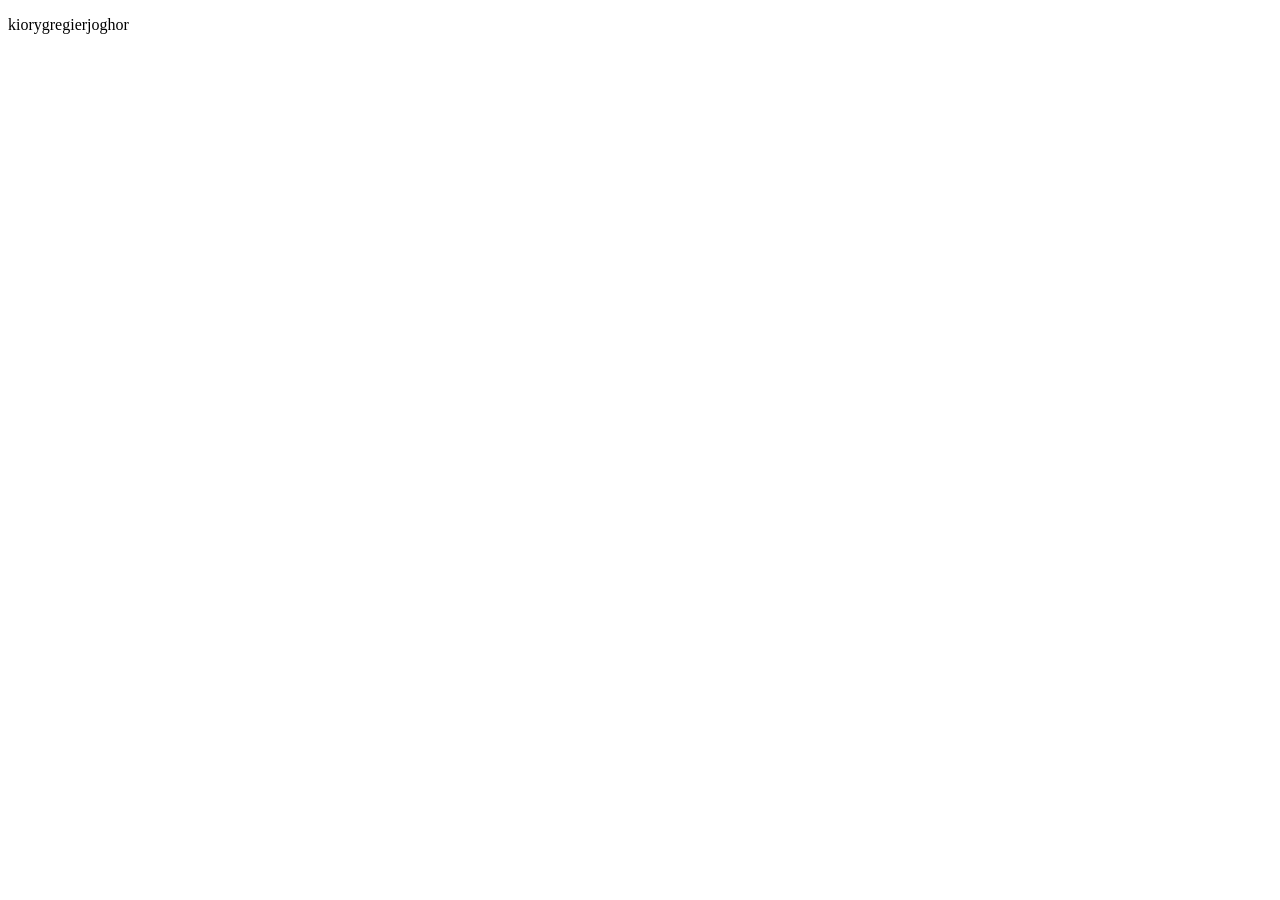
==== pages/index.html @ 2c551cc2 "project" ====
<!DOCTYPE html>
<html lang="en">
<head>
    <meta charset="UTF-8">
    <meta name="viewport" content="width=device-width, initial-scale=1.0">
    <title>Document</title>
</head>
<body>
    <p>kiorygregierjoghor</p>
</body>
</html>
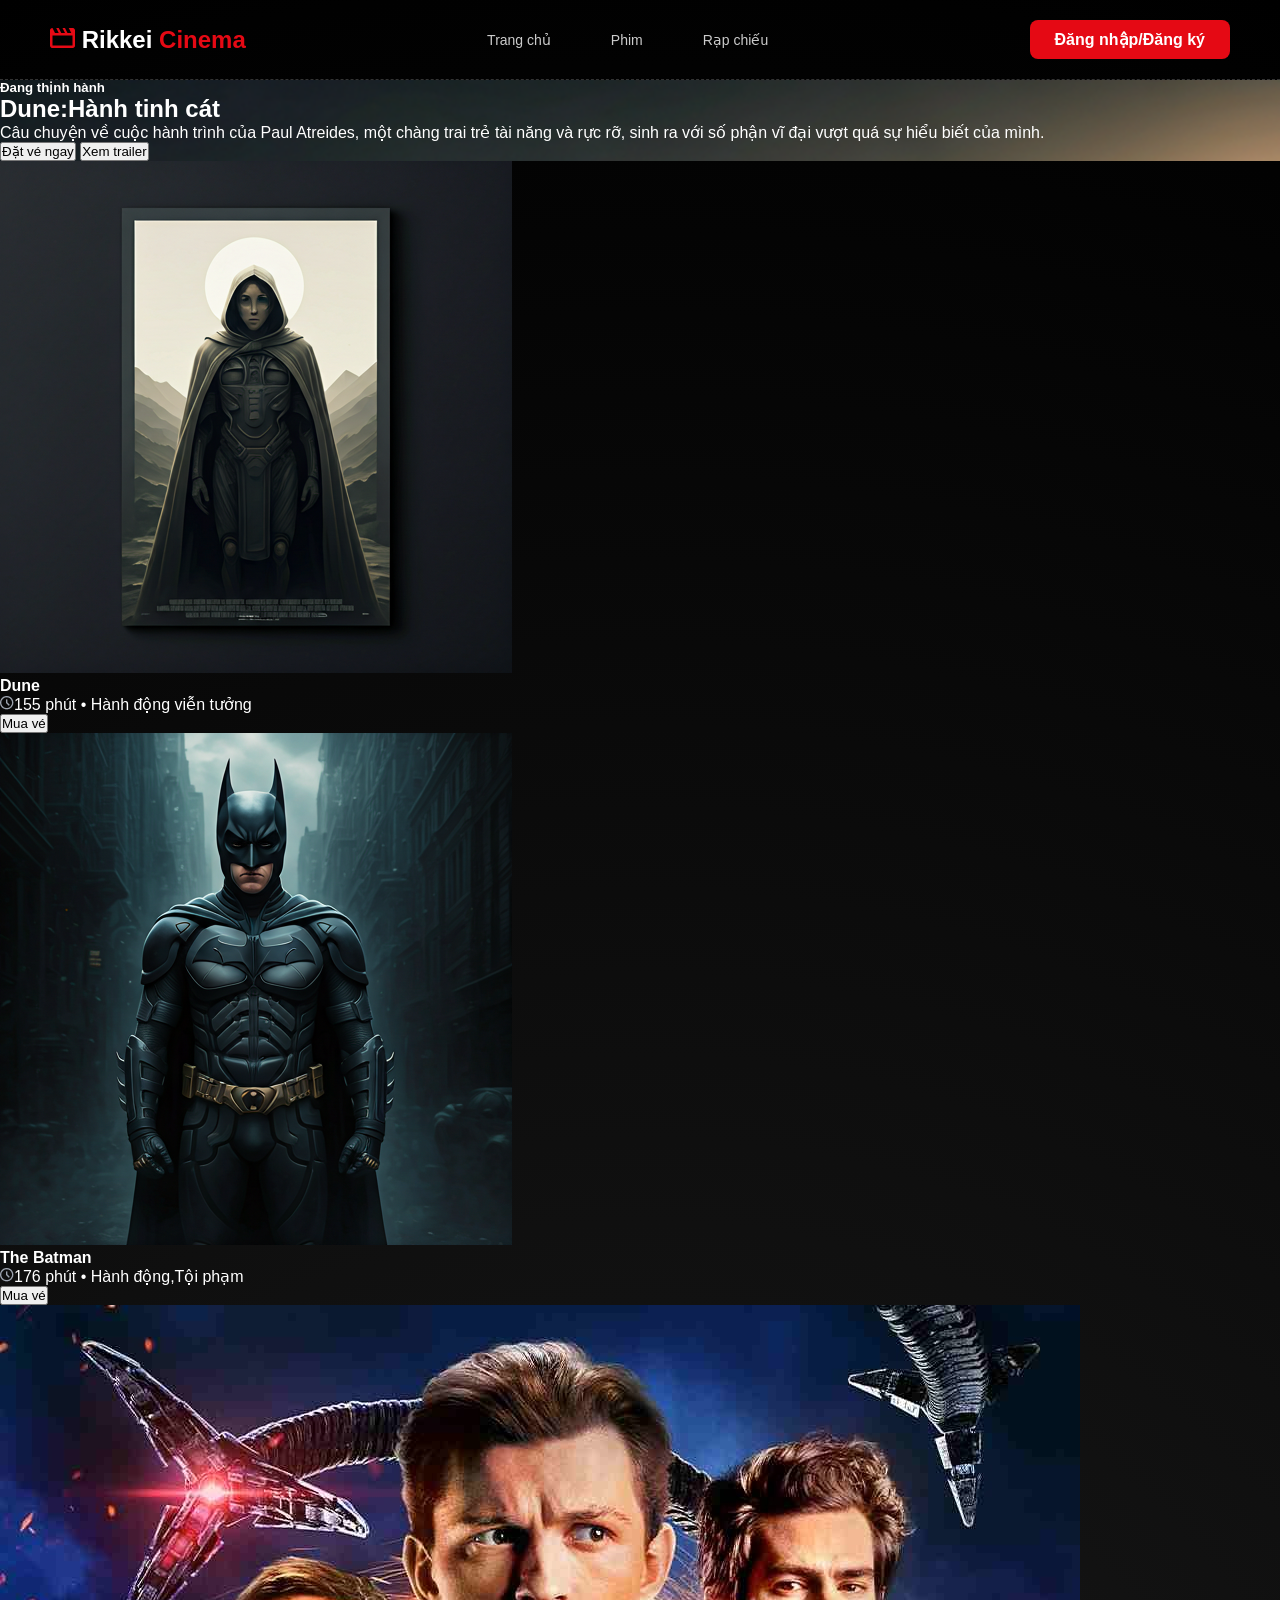
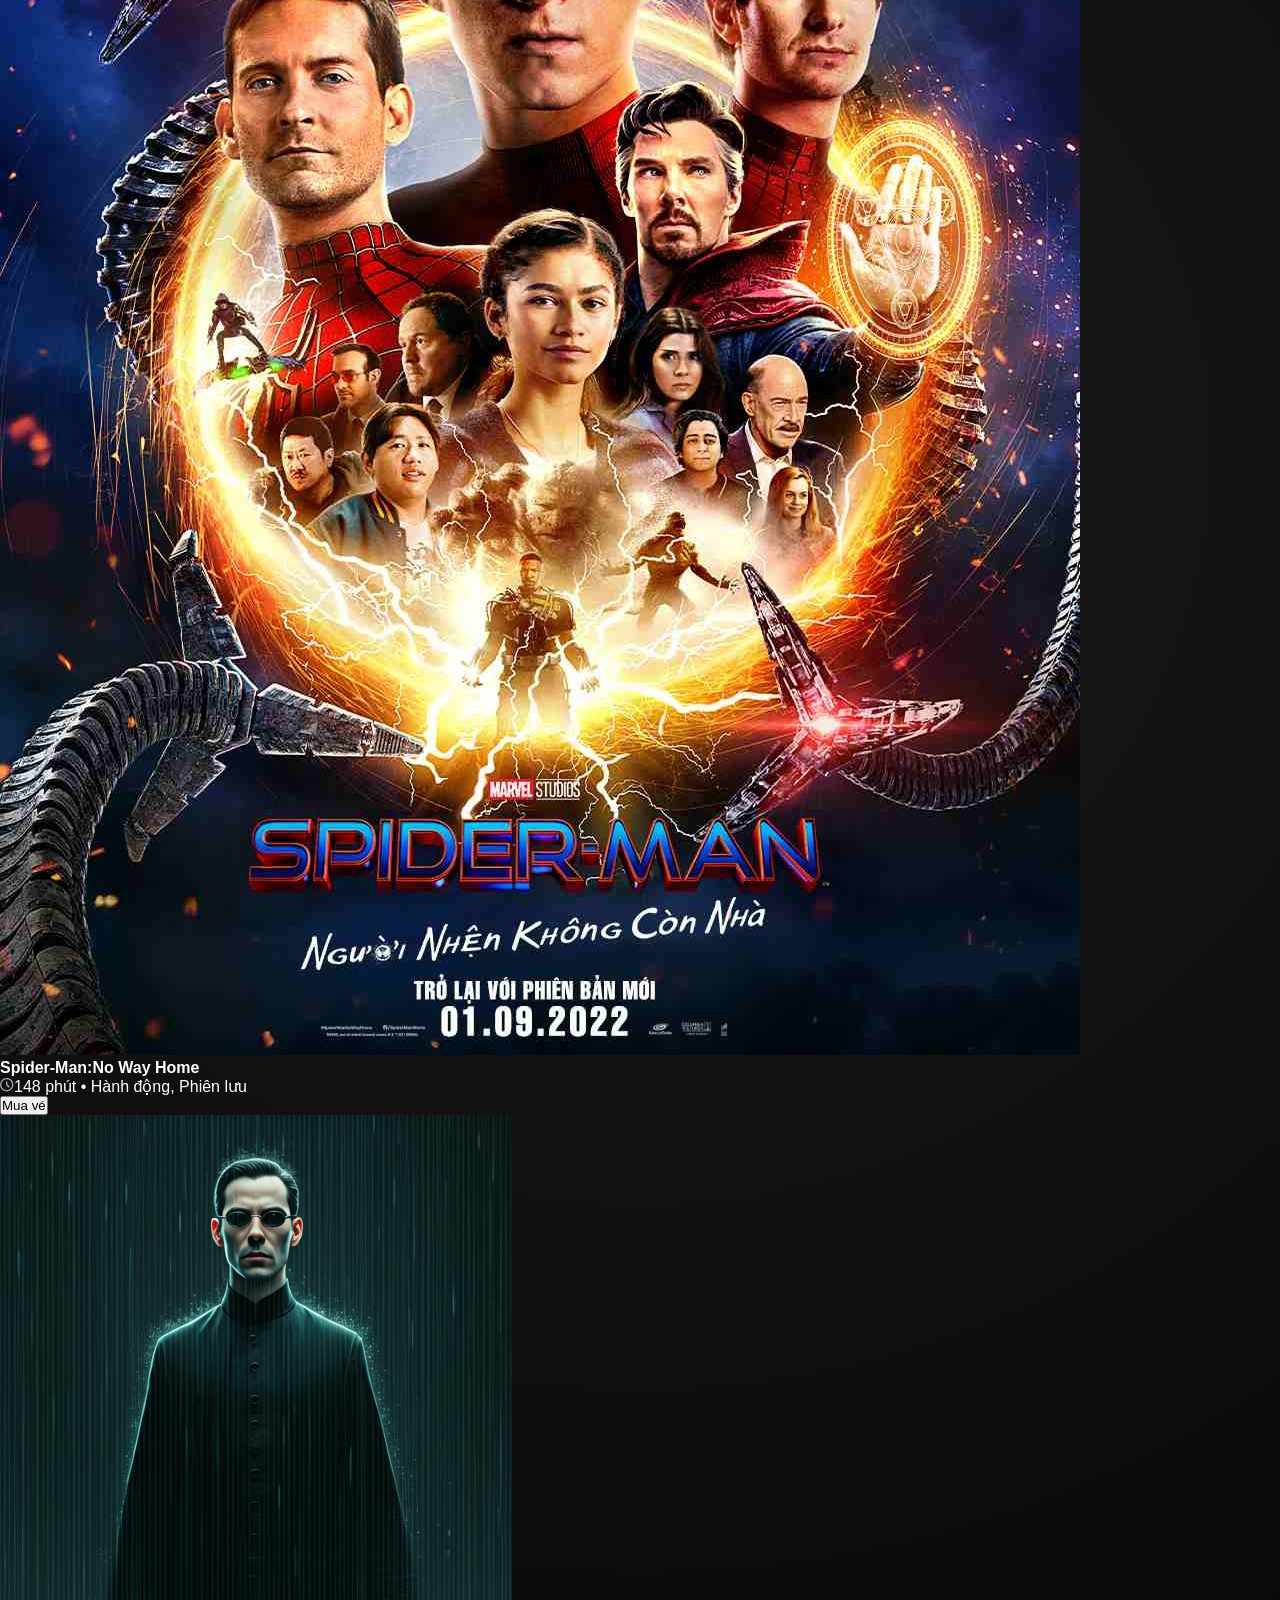
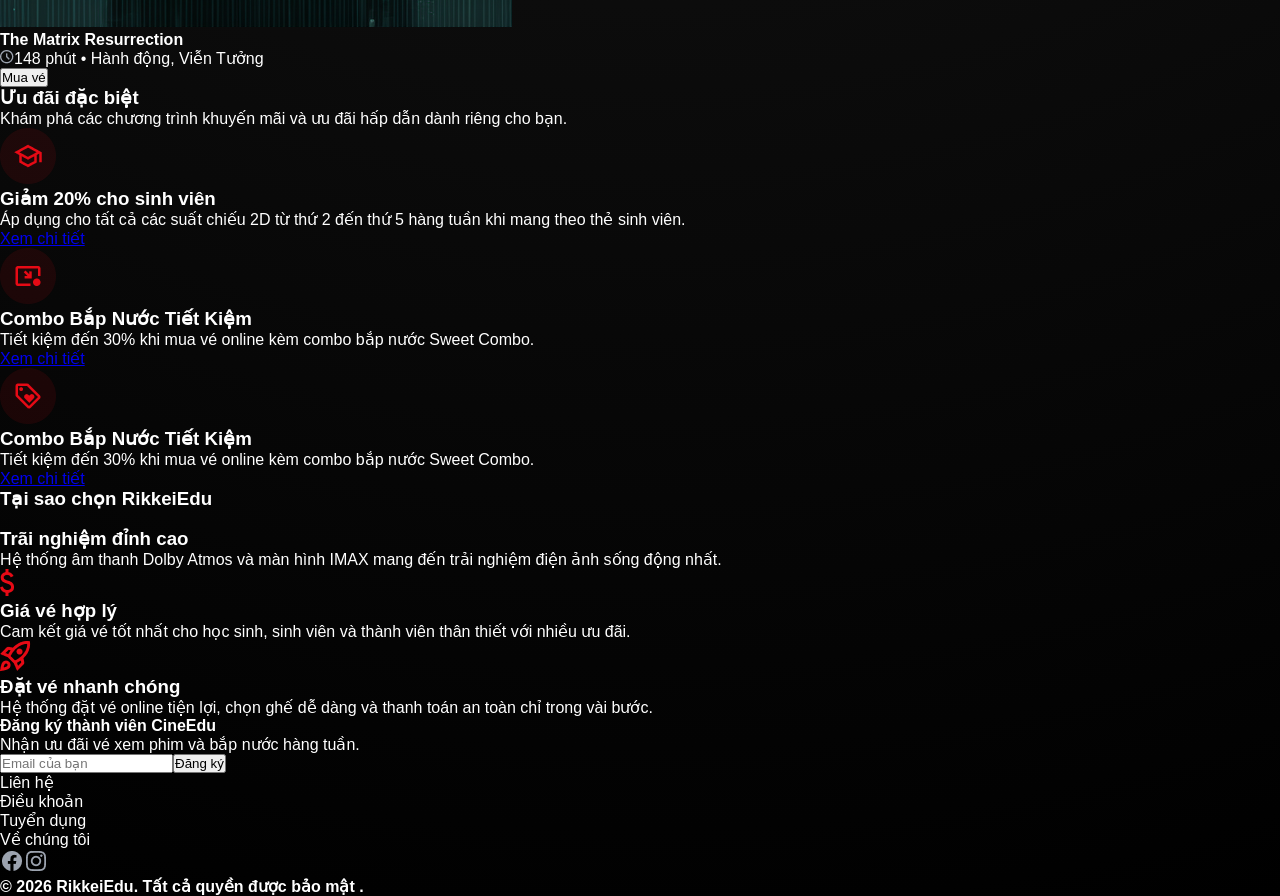
==== commit a8c888e1: "update project the first" ====
--- a/pages/index.html
+++ b/pages/index.html
@@ -1,11 +1,144 @@
-<!DOCTYPE html>
+<!doctype html>
 <html lang="en">
-<head>
-    <meta charset="UTF-8">
-    <meta name="viewport" content="width=device-width, initial-scale=1.0">
+  <head>
+    <meta charset="UTF-8" />
+    <meta name="viewport" content="width=device-width, initial-scale=1.0" />
     <title>Document</title>
-</head>
-<body>
-    <p>kiorygregierjoghor</p>
-</body>
-</html>+    <link rel="stylesheet" href="/css/index.css">
+  </head>
+  <body>
+    <header class="navbar">
+      <div class="logo">
+        <img src="/assets/icons/Icon.png" alt="" />
+        <span class="logo-rikkei">Rikkei</span>
+        <span class="logo-cinema">Cinema</span>
+      </div>
+      <nav class="nav-links">
+        <a href="#">Trang chủ</a>
+        <a href="#">Phim</a>
+        <a href="#">Rạp chiếu</a>
+      </nav>
+      <a class="btn-login-nav" href="login.html">Đăng nhập/Đăng ký</a>
+    </header>
+    <section class="section">
+      <div class="container">
+        <h5>Đang thịnh hành</h5>
+        <h2>Dune:Hành tinh cát</h2>
+        <p>
+          Câu chuyện về cuộc hành trình của Paul Atreides, một chàng trai trẻ
+          tài năng và rực rỡ, sinh ra với số phận vĩ đại vượt quá sự hiểu biết
+          của mình.
+        </p>
+        <button class="ticket-button">Đặt vé ngay</button>
+        <button class="trailer">Xem trailer</button>
+      </div>
+    </section>
+    <section class="film-book">
+      <h3></h3>
+      <div>
+        <img src="/assets/images/86ba20688d955f67aa48767f451d79cbb05decdc.png" alt="" />
+        <h4>Dune</h4>
+        <p><img src="/assets/icons/Container.png" alt="">155 phút • Hành động viễn tưởng</p>
+        <button type="submit">Mua vé</button>
+      </div>
+      <div>
+        <img src="/assets/images/9eae6d927b0375800da890144507d0fe1addf2aa.png" alt="" />
+        <h4>The Batman</h4>
+        <p><img src="/assets/icons/Container.png" alt="">176 phút • Hành động,Tội phạm</p>
+        <button type="submit">Mua vé</button>
+      </div>
+      <div>
+        <img src="/assets/images/c7b3f05fd10ace6aefdf6b27cec281e06592df34.jpg" alt="" />
+        <h4>Spider-Man:No Way Home</h4>
+        <p><img src="/assets/icons/Container.png" alt="">148 phút • Hành động, Phiên lưu</p>
+        <button type="submit">Mua vé</button>
+      </div>
+      <div>
+        <img src="/assets/images/370afe8fe83f3ec8dfc0a9c4553800424dcac7a6.png" alt="" />
+        <h4>The Matrix Resurrection</h4>
+        <p><img src="/assets/icons/Container.png" alt="">148 phút • Hành động, Viễn Tưởng</p>
+        <button type="submit">Mua vé</button>
+      </div>
+    </section>
+    <section class="special-order">
+      <h3>Ưu đãi đặc biệt</h3>
+      <p>
+        Khám phá các chương trình khuyến mãi và ưu đãi hấp dẫn dành riêng cho
+        bạn.
+      </p>
+      <div>
+        <div>
+          <img src="/assets/icons/Overlay (1).png" alt="" />
+          <h3>Giảm 20% cho sinh viên</h3>
+          <p>
+            Áp dụng cho tất cả các suất chiếu 2D từ thứ 2 đến thứ 5 hàng tuần
+            khi mang theo thẻ sinh viên.
+          </p>
+          <a href="#">Xem chi tiết</a>
+        </div>
+        <div>
+          <img src="/assets/icons/Overlay (2).png" alt="" />
+          <h3>Combo Bắp Nước Tiết Kiệm</h3>
+          <p>
+            Tiết kiệm đến 30% khi mua vé online kèm combo bắp nước Sweet Combo.
+          </p>
+          <a href="#">Xem chi tiết</a>
+        </div>
+        <div>
+          <img src="/assets/icons/Overlay (3).png" alt="" />
+          <h3>Combo Bắp Nước Tiết Kiệm</h3>
+          <p>
+            Tiết kiệm đến 30% khi mua vé online kèm combo bắp nước Sweet Combo.
+          </p>
+          <a href="#">Xem chi tiết</a>
+        </div>
+      </div>
+    </section>
+    <section class="special-order">
+      <h3>Tại sao chọn RikkeiEdu</h3>
+      <div>
+        <div>
+          <img src="/assets/icons/Icon (1).png\" alt="" />
+          <h3>Trãi nghiệm đỉnh cao</h3>
+          <p>
+            Hệ thống âm thanh Dolby Atmos và màn hình IMAX mang đến trải nghiệm
+            điện ảnh sống động nhất.
+          </p>
+        </div>
+        <div>
+          <img src="/assets/icons/Icon (2).png" alt="" />
+          <h3>Giá vé hợp lý</h3>
+          <p>
+            Cam kết giá vé tốt nhất cho học sinh, sinh viên và thành viên thân
+            thiết với nhiều ưu đãi.
+          </p>
+        </div>
+        <div>
+          <img src="/assets/icons/Icon (3).png" alt="" />
+          <h3>Đặt vé nhanh chóng</h3>
+          <p>
+            Hệ thống đặt vé online tiện lợi, chọn ghế dễ dàng và thanh toán an
+            toàn chỉ trong vài bước.
+          </p>
+        </div>
+      </div>
+    </section>
+    <section>
+      <div>
+        <h4>Đăng ký thành viên CineEdu</h4>
+        <p>Nhận ưu đãi vé xem phim và bắp nước hàng tuần.</p>
+        <input type="email" placeholder="Email của bạn" /><button type="submit">
+          Đăng ký
+        </button>
+      </div>
+    </section>
+    <footer class = "footer">
+        <div>
+            <p>Liên hệ</p><p>Điều khoản</p><p>Tuyển dụng</p><p>Về chúng tôi</p><img src="/assets/icons/Link.png" alt=""><img src="/assets/icons/Link (1).png" alt="">
+        </div>
+        <div>
+            <h4>© 2026 RikkeiEdu. Tất cả quyền được bảo mật .</h4>
+        </div>
+    </footer>
+  </body>
+</html>
--- a/css/index.css
+++ b/css/index.css
@@ -0,0 +1,69 @@
+* {
+  margin: 0;
+  padding: 0;
+  box-sizing: border-box;
+  font-family: "Segoe UI", "Segoe UI", Tahoma, Geneva, Verdana, sans-serif;
+}
+body {
+  background-color: #0f0f0f;
+  background-image: radial-gradient(circle, #1a1a1a 0%, #000000 100%);
+  color: white;
+  min-height: 100vh;
+  margin: 0;
+}
+.navbar {
+  display: flex;
+  align-items: center;
+  padding: 20px 50px;
+  border-bottom: 1px dashed #333;
+}
+
+.logo {
+  font-size: 24px;
+  font-weight: bold;
+}
+
+.logo-rikkei {
+  color: white;
+}
+
+.logo-cinema {
+  color: #e50914;
+}
+
+.nav-links {
+  display: flex;
+  margin: 0 auto;
+  gap:30px;
+}
+.nav-links a {
+  color: #ccc;
+  text-decoration: none;
+  margin: 0 15px;
+  font-size: 14px;
+  transition: 0.3s;
+}
+
+.nav-links a:hover {
+  color: white;
+}
+
+.btn-login-nav {
+  background-color: #e50914;
+  color: white;
+  border: none;
+  padding: 10px 25px;
+  border-radius: 8px;
+  font-weight: bold;
+  cursor: pointer;
+  margin-left: 20px;
+  transition: 0.3s;
+  text-decoration: none;
+}
+.section {
+    width:100%;
+    background-image: url(/assets/images/85e195bab6c3c3771843f13728ac496b45fd2ad5.png);
+    background-size: cover;
+    
+}
+
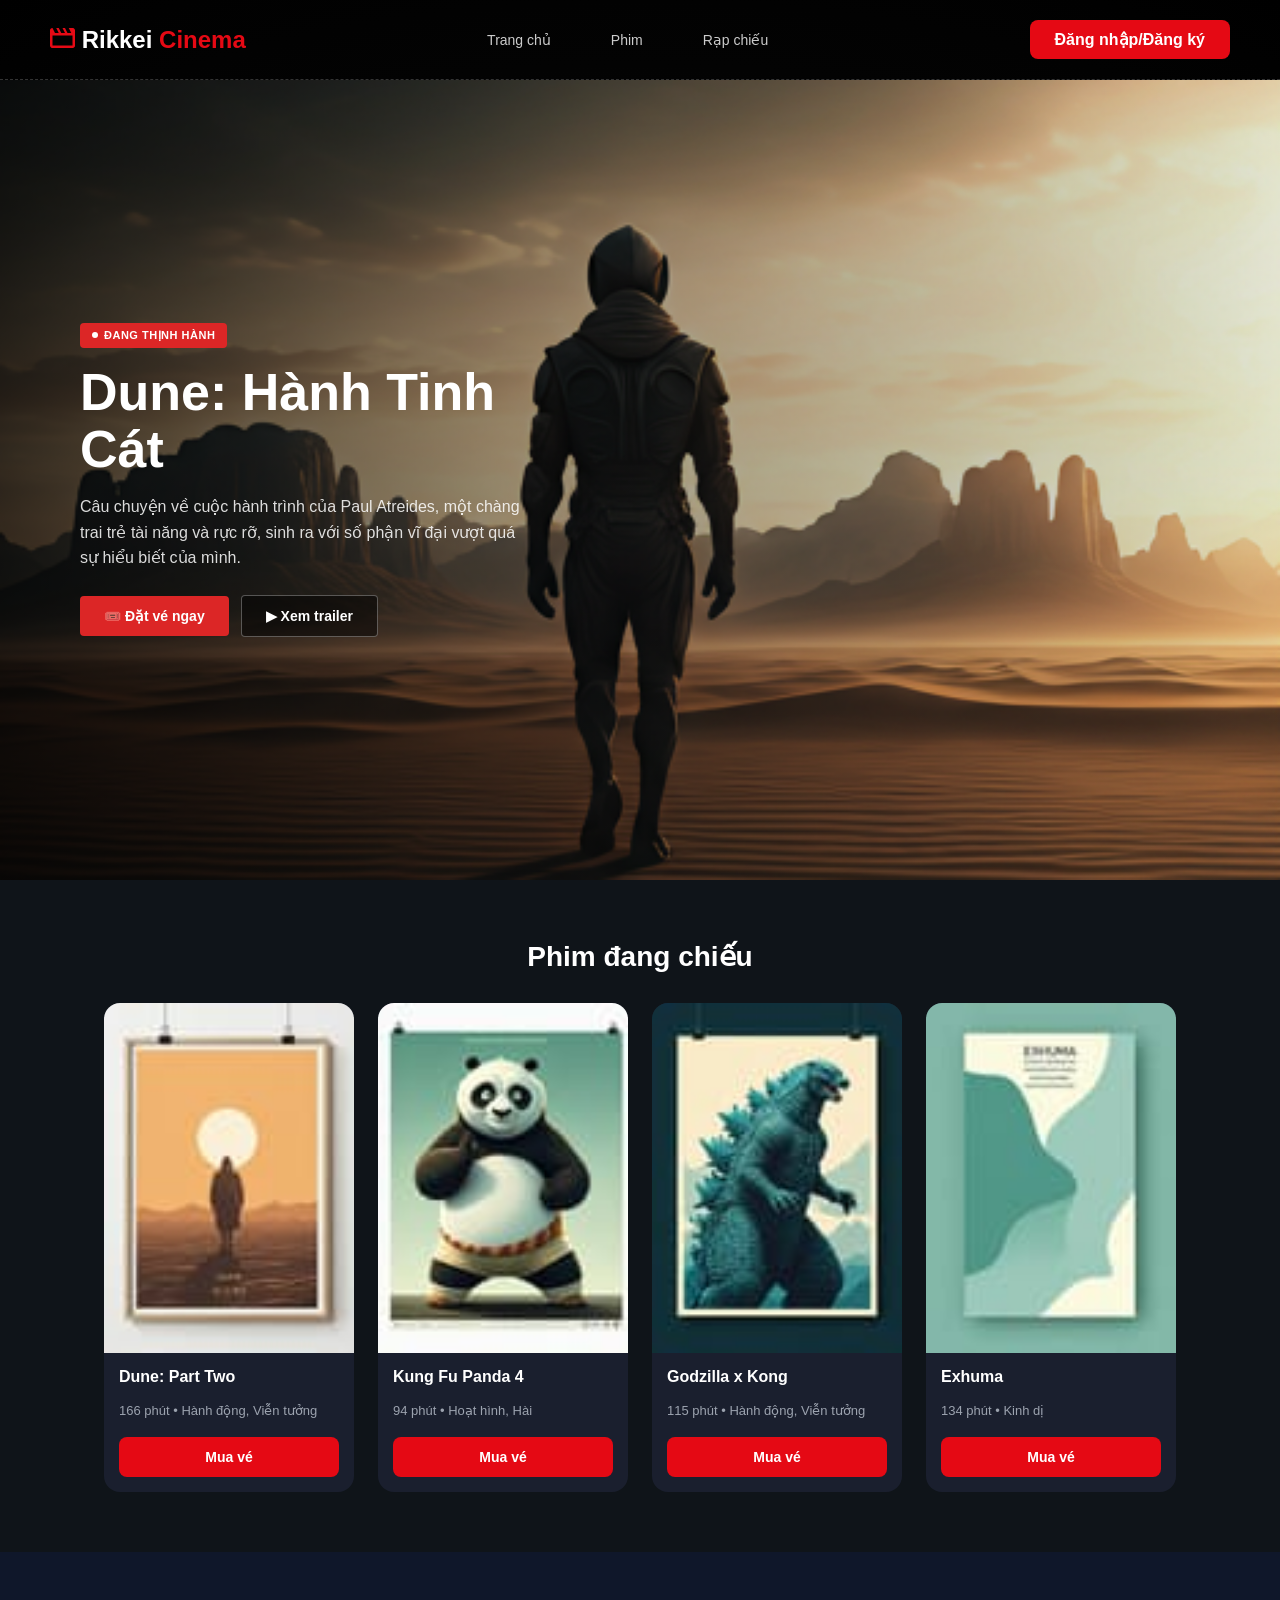
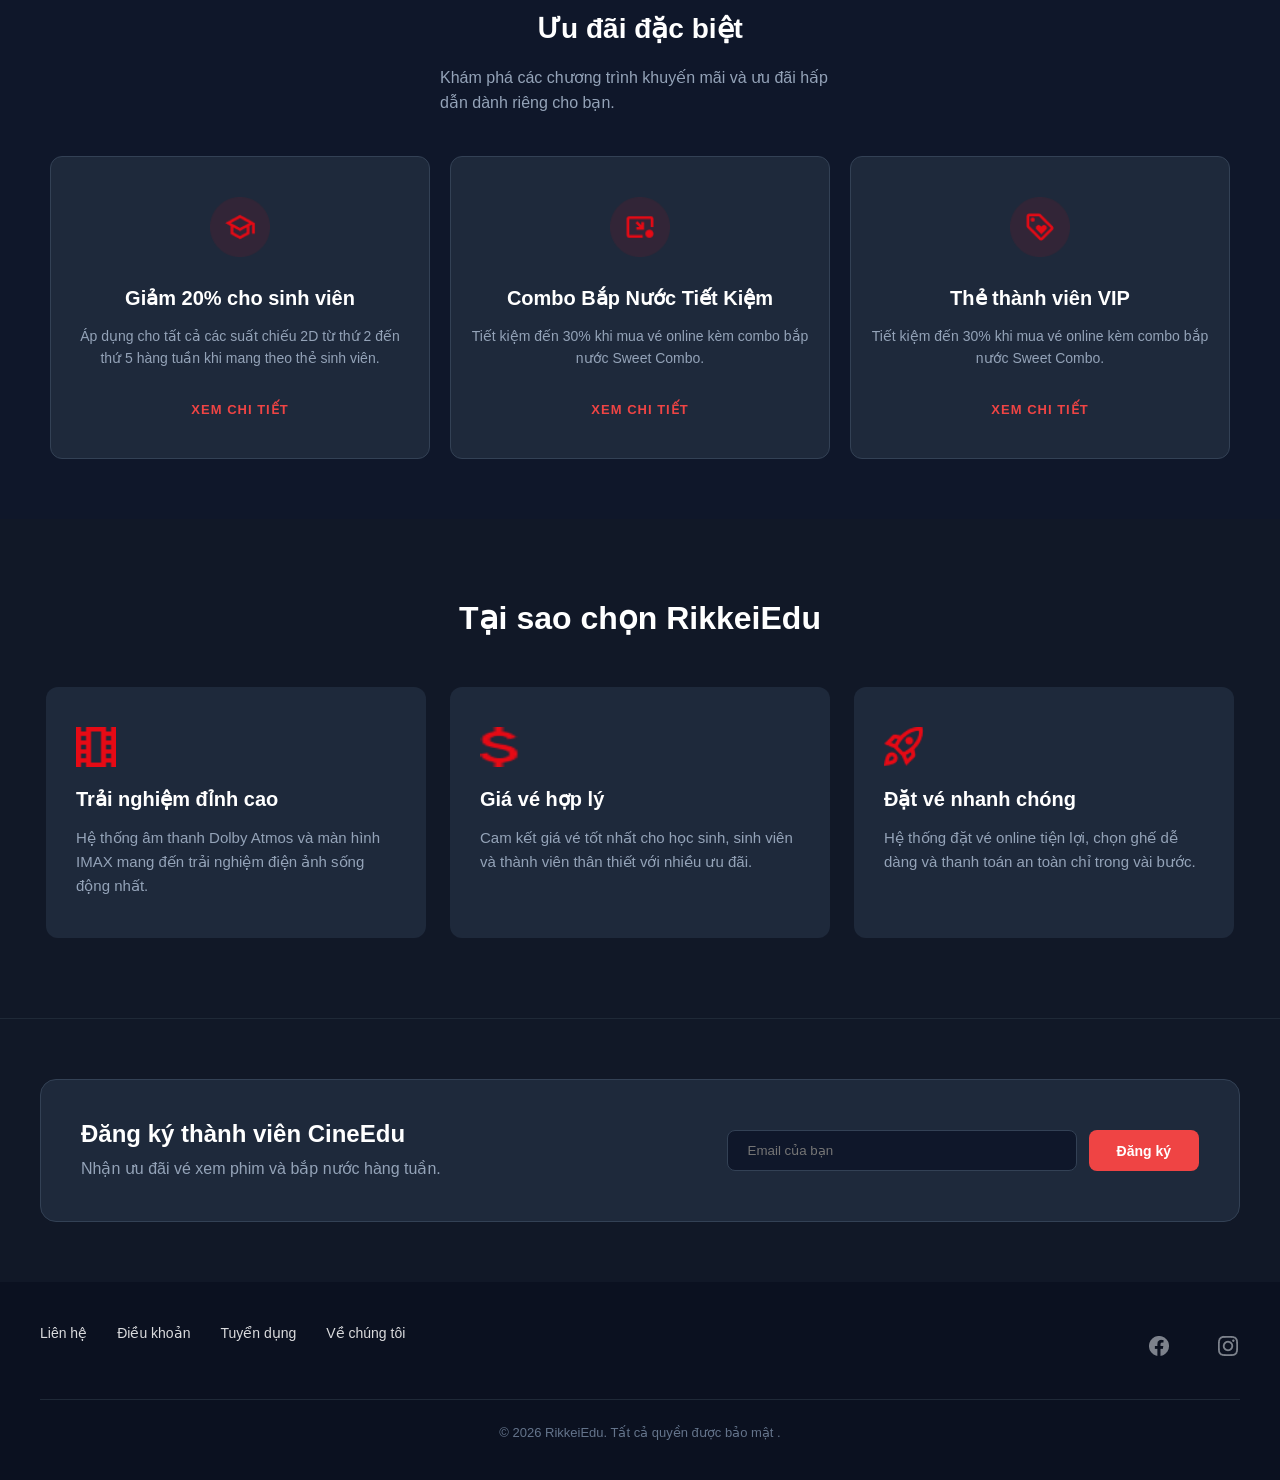
==== commit 08321720: "update code" ====
--- a/pages/index.html
+++ b/pages/index.html
@@ -4,7 +4,7 @@
     <meta charset="UTF-8" />
     <meta name="viewport" content="width=device-width, initial-scale=1.0" />
     <title>Document</title>
-    <link rel="stylesheet" href="/css/index.css">
+    <link rel="stylesheet" href="/css/index.css" />
   </head>
   <body>
     <header class="navbar">
@@ -21,44 +21,75 @@
       <a class="btn-login-nav" href="login.html">Đăng nhập/Đăng ký</a>
     </header>
     <section class="section">
+      <div class="hero-image"></div>
       <div class="container">
         <h5>Đang thịnh hành</h5>
-        <h2>Dune:Hành tinh cát</h2>
+        <h2>Dune: Hành Tinh Cát</h2>
         <p>
           Câu chuyện về cuộc hành trình của Paul Atreides, một chàng trai trẻ
           tài năng và rực rỡ, sinh ra với số phận vĩ đại vượt quá sự hiểu biết
           của mình.
         </p>
-        <button class="ticket-button">Đặt vé ngay</button>
-        <button class="trailer">Xem trailer</button>
+        <div class="button-group">
+          <button class="ticket-button">🎟️ Đặt vé ngay</button>
+          <button class="trailer">▶ Xem trailer</button>
+        </div>
       </div>
     </section>
     <section class="film-book">
-      <h3></h3>
-      <div>
-        <img src="/assets/images/86ba20688d955f67aa48767f451d79cbb05decdc.png" alt="" />
+  <h3>Phim đang chiếu</h3>
+  <div id="movie-list"></div>
+      <!-- <div class="books">
+        <img
+          src="/assets/images/86ba20688d955f67aa48767f451d79cbb05decdc.png"
+          alt="Dune"
+        />
         <h4>Dune</h4>
-        <p><img src="/assets/icons/Container.png" alt="">155 phút • Hành động viễn tưởng</p>
-        <button type="submit">Mua vé</button>
+        <p>
+          <img src="/assets/icons/Container.png" alt="" />
+          155 phút • Hành động, Viễn tưởng
+        </p>
+        <button type="button">Mua vé</button>
       </div>
-      <div>
-        <img src="/assets/images/9eae6d927b0375800da890144507d0fe1addf2aa.png" alt="" />
+
+      <div class="books">
+        <img
+          src="/assets/images/9eae6d927b0375800da890144507d0fe1addf2aa.png"
+          alt="The Batman"
+        />
         <h4>The Batman</h4>
-        <p><img src="/assets/icons/Container.png" alt="">176 phút • Hành động,Tội phạm</p>
-        <button type="submit">Mua vé</button>
+        <p>
+          <img src="/assets/icons/Container.png" alt="" />
+          176 phút • Hành động, Tội phạm
+        </p>
+        <button type="button">Mua vé</button>
       </div>
-      <div>
-        <img src="/assets/images/c7b3f05fd10ace6aefdf6b27cec281e06592df34.jpg" alt="" />
-        <h4>Spider-Man:No Way Home</h4>
-        <p><img src="/assets/icons/Container.png" alt="">148 phút • Hành động, Phiên lưu</p>
-        <button type="submit">Mua vé</button>
+
+      <div class="books">
+        <img
+          src="/assets/images/c7b3f05fd10ace6aefdf6b27cec281e06592df34.jpg"
+          alt="Spider-Man"
+        />
+        <h4>Spider-Man: No Way Home</h4>
+        <p>
+          <img src="/assets/icons/Container.png" alt="" />
+          148 phút • Hành động, Phiêu lưu
+        </p>
+        <button type="button">Mua vé</button>
       </div>
-      <div>
-        <img src="/assets/images/370afe8fe83f3ec8dfc0a9c4553800424dcac7a6.png" alt="" />
-        <h4>The Matrix Resurrection</h4>
-        <p><img src="/assets/icons/Container.png" alt="">148 phút • Hành động, Viễn Tưởng</p>
-        <button type="submit">Mua vé</button>
-      </div>
+
+      <div class="books">
+        <img
+          src="/assets/images/370afe8fe83f3ec8dfc0a9c4553800424dcac7a6.png"
+          alt="The Matrix"
+        />
+        <h4>The Matrix Resurrections</h4>
+        <p>
+          <img src="/assets/icons/Container.png" alt="" />
+          148 phút • Hành động, Viễn tưởng
+        </p>
+        <button type="button">Mua vé</button>
+      </div> -->
     </section>
     <section class="special-order">
       <h3>Ưu đãi đặc biệt</h3>
@@ -86,7 +117,7 @@
         </div>
         <div>
           <img src="/assets/icons/Overlay (3).png" alt="" />
-          <h3>Combo Bắp Nước Tiết Kiệm</h3>
+          <h3>Thẻ thành viên VIP</h3>
           <p>
             Tiết kiệm đến 30% khi mua vé online kèm combo bắp nước Sweet Combo.
           </p>
@@ -94,12 +125,12 @@
         </div>
       </div>
     </section>
-    <section class="special-order">
+    <section class="special">
       <h3>Tại sao chọn RikkeiEdu</h3>
       <div>
         <div>
-          <img src="/assets/icons/Icon (1).png\" alt="" />
-          <h3>Trãi nghiệm đỉnh cao</h3>
+          <img src="/assets/icons/Icon (1).png" alt="" />
+          <h3>Trải nghiệm đỉnh cao</h3>
           <p>
             Hệ thống âm thanh Dolby Atmos và màn hình IMAX mang đến trải nghiệm
             điện ảnh sống động nhất.
@@ -123,22 +154,33 @@
         </div>
       </div>
     </section>
-    <section>
-      <div>
-        <h4>Đăng ký thành viên CineEdu</h4>
-        <p>Nhận ưu đãi vé xem phim và bắp nước hàng tuần.</p>
-        <input type="email" placeholder="Email của bạn" /><button type="submit">
-          Đăng ký
-        </button>
+    <section class="service">
+      <div class="service-add">
+        <div class="service-content">
+          <h4>Đăng ký thành viên CineEdu</h4>
+          <p>Nhận ưu đãi vé xem phim và bắp nước hàng tuần.</p>
+        </div>
+        <div class="service-form">
+          <input type="email" placeholder="Email của bạn" />
+          <button type="submit">Đăng ký</button>
+        </div>
       </div>
     </section>
-    <footer class = "footer">
-        <div>
-            <p>Liên hệ</p><p>Điều khoản</p><p>Tuyển dụng</p><p>Về chúng tôi</p><img src="/assets/icons/Link.png" alt=""><img src="/assets/icons/Link (1).png" alt="">
-        </div>
-        <div>
-            <h4>© 2026 RikkeiEdu. Tất cả quyền được bảo mật .</h4>
-        </div>
+    <footer class="footer">
+      <div>
+        <p>Liên hệ</p>
+        <p>Điều khoản</p>
+        <p>Tuyển dụng</p>
+        <p>Về chúng tôi</p>
+        <img src="/assets/icons/Link.png" alt="" /><img
+          src="/assets/icons/Link (1).png"
+          alt=""
+        />
+      </div>
+      <div>
+        <h4>© 2026 RikkeiEdu. Tất cả quyền được bảo mật .</h4>
+      </div>
     </footer>
+    <script src="/js/index.js"></script>
   </body>
 </html>
--- a/css/index.css
+++ b/css/index.css
@@ -34,7 +34,7 @@
 .nav-links {
   display: flex;
   margin: 0 auto;
-  gap:30px;
+  gap: 30px;
 }
 .nav-links a {
   color: #ccc;
@@ -61,9 +61,537 @@
   text-decoration: none;
 }
 .section {
-    width:100%;
-    background-image: url(/assets/images/85e195bab6c3c3771843f13728ac496b45fd2ad5.png);
+    position: relative;
+    width: 100%;
+    height: 800px;
+    overflow: hidden;
+}
+.hero-image {
+    position: absolute;
+    top: 0;
+    left: 0;
+    width: 100%;
+    height: 100%;
+    background-image: url('/assets/images/85e195bab6c3c3771843f13728ac496b45fd2ad5.png');
     background-size: cover;
+    background-position: center ;
+    background-repeat: no-repeat;
+    z-index: 0;
+}
+.hero-image::after {
+    content: '';
+    position: absolute;
+    top: 0;
+    left: 0;
+    width: 100%;
+    height: 100%;
+    background: linear-gradient(to right, rgba(0,0,0,0.75) 0%, rgba(0,0,0,0.4) 40%, rgba(0,0,0,0.1) 100%);
+}
+.container {
+    position: relative;
+    z-index: 1;
+    height: 100%;
+    display: flex;
+    flex-direction: column;
+    justify-content: center;
+    max-width: 600px;
+    padding: 0 80px;
+    color: #fff;
+}
+
+h5 {
+    display: inline-flex;
+    align-items: center;
+    gap: 6px;
+    background-color: #dc2626;
+    color: #fff;
+    font-size: 11px;
+    font-weight: 600;
+    text-transform: uppercase;
+    padding: 6px 12px;
+    border-radius: 4px;
+    margin-bottom: 16px;
+    letter-spacing: 0.5px;
+    width: fit-content;
+}
+
+h5::before {
+    content: '';
+    width: 6px;
+    height: 6px;
+    background-color: #fff;
+    border-radius: 50%;
+}
+
+h2 {
+    font-size: 52px;
+    font-weight: 800;
+    line-height: 1.1;
+    margin-bottom: 16px;
+}
+
+p {
+    font-size: 16px;
+    line-height: 1.6;
+    color: rgba(255,255,255,0.85);
+    margin-bottom: 24px;
+    max-width: 480px;
+}
+
+.button-group {
+    display: flex;
+    flex-direction: row;
+    align-items: center;
+    gap: 12px;
+}
+
+button {
+    display: inline-flex;
+    align-items: center;
+    justify-content: center;
+    gap: 8px;
+    padding: 12px 24px;
+    font-size: 14px;
+    font-weight: 600;
+    border-radius: 4px;
+    cursor: pointer;
+    transition: all 0.3s ease;
+    border: none;
+    white-space: nowrap;
+}
+
+.ticket-button {
+    background-color: #dc2626;
+    color: #fff;
+}
+
+.ticket-button:hover {
+    background-color: #b91c1c;
+}
+
+.trailer {
+    background-color: rgba(0,0,0,0.5);
+    color: #fff;
+    border: 1px solid rgba(255,255,255,0.3);
+}
+
+.trailer:hover {
+    background-color: rgba(0,0,0,0.7);
+    border-color: #fff;
+}
+/* .film-book {
+    width: 100%;
+    padding: 60px 40px;
+    background-color: #0f1419;
+    display: grid;
+    grid-template-columns: repeat(4, 1fr);
+    gap: 32px;
+}
+
+.film-book h3 {
+    grid-column: 1 / -1;
+    color: #fff;
+    font-size: 28px;
+    font-weight: 700;
+    margin-bottom: 30px;
+    display: flex;
+    justify-content: space-between;
+    align-items: center;
+}
+
+.film-book h3::after {
+    content: 'Xem tất cả →';
+    color: #dc2626;
+    font-size: 16px;
+    font-weight: 500;
+    cursor: pointer;
+}
+
+.books {
+    background-color: #1a1f2e;
+    border-radius: 16px;
+    overflow: hidden;
+    display: flex;
+    flex-direction: column;
+    transition: transform 0.3s ease;
+    flex: 1; 
+    min-width: 0;
     
 }
 
+.books:hover {
+    transform: translateY(-10px);
+}
+
+.books > img {
+    width: 100%;
+    height: 420px;
+    object-fit: cover;
+    display: block;
+}
+
+.books h4 {
+    color: #fff;
+    font-size: 18px;
+    font-weight: 600;
+    margin: 20px 20px 10px;
+    white-space: nowrap;
+    overflow: hidden;
+    text-overflow: ellipsis;
+    min-width: 0;
+}
+
+.books p {
+    color: #9ca3af;
+    font-size: 14px;
+    margin: 0 20px 20px;
+    display: flex;
+    align-items: center;
+    gap: 8px;
+    min-width: 0;
+}
+
+.books p img {
+    width: 16px;
+    height: 16px;
+    opacity: 0.7;
+    flex-shrink: 0;
+}
+
+.books button {
+    width: calc(100% - 40px);
+    margin: 0 20px 20px;
+    padding: 14px;
+    background-color: #dc2626;
+    color: #fff;
+    font-size: 16px;
+    font-weight: 600;
+    border: none;
+    border-radius: 10px;
+    cursor: pointer;
+    transition: background-color 0.3s ease;
+    margin-top: auto;
+}
+
+.books button:hover {
+    background-color: #b91c1c;
+} */
+.film-book {
+  width: 100%;
+  padding: 60px 40px;
+  background-color: #0f1419;
+}
+
+.film-book h3 {
+  color: #fff;
+  font-size: 28px;
+  margin-bottom: 30px;
+  text-align: center;
+}
+
+/* Container chứa list phim */
+#movie-list {
+  display: flex;
+  gap: 24px;
+  flex-wrap: wrap;
+  justify-content: center;
+}
+
+/* Card phim */
+.books {
+  width: 250px;
+  background-color: #1a1f2e;
+  border-radius: 16px;
+  overflow: hidden;
+  display: flex;
+  flex-direction: column;
+  transition: all 0.3s ease;
+  cursor: pointer;
+}
+
+.books:hover {
+  transform: translateY(-10px) scale(1.03);
+}
+
+/* Ảnh */
+.books img {
+  width: 100%;
+  height: 350px;
+  object-fit: cover;
+  transition: 0.3s;
+}
+
+.books:hover img {
+  transform: scale(1.05);
+}
+
+/* Tên phim */
+.books h4 {
+  color: #fff;
+  font-size: 16px;
+  margin: 15px;
+}
+
+/* Thông tin */
+.books p {
+  color: #9ca3af;
+  font-size: 13px;
+  margin: 0 15px 15px;
+  display: flex;
+  align-items: center;
+  gap: 6px;
+}
+
+/* Nút */
+.books button {
+  margin: 0 15px 15px;
+  padding: 12px;
+  background-color: #e50914;
+  color: #fff;
+  border: none;
+  border-radius: 8px;
+  font-size: 14px;
+  cursor: pointer;
+}
+
+.books button:hover {
+  background-color: #b20710;
+}
+.special-order {
+    background-color: #0f172a;
+    color: #ffffff;
+    padding: 60px 20px;
+    font-family: 'Segoe UI', Tahoma, Geneva, Verdana, sans-serif;
+}
+
+.special-order > h3 {
+    font-size: 28px;
+    margin-bottom: 20px;
+    font-weight: 700;
+    text-align: center;
+}
+
+.special-order > p {
+    color: #94a3b8;
+    margin-bottom: 40px;
+    font-size: 16px;
+    text-align: left;
+    max-width: 400px;
+    margin-left: auto;
+    margin-right: auto;
+    line-height: 1.6;
+}
+.special-order > div {
+    display: flex;
+    justify-content: center;
+    gap: 20px;
+    flex-wrap: wrap;
+    max-width: 1200px;
+    margin: 0 auto;
+}
+
+.special-order > div > div {
+    background-color: #1e293b;
+    border: 1px solid #334155;
+    border-radius: 12px;
+    padding: 40px 20px;
+    flex: 1;
+    min-width: 280px;
+    max-width: 380px;
+    text-align: center;
+    transition: transform 0.3s ease;
+}
+
+.special-order img {
+    width: 60px;
+    height: 60px;
+    margin-bottom: 25px;
+}
+
+.special-order div h3 {
+    font-size: 20px;
+    margin-bottom: 15px;
+}
+
+.special-order div p {
+    color: #94a3b8;
+    font-size: 14px;
+    line-height: 1.6;
+    margin-bottom: 30px;
+}
+
+.special-order a {
+    color: #ef4444;
+    text-decoration: none;
+    font-weight: 700;
+    font-size: 13px;
+    text-transform: uppercase;
+    letter-spacing: 1px;
+}
+.special {
+    background-color:rgba(17, 24, 39, 1);
+    color: #ffffff;
+    padding: 80px 20px;
+    font-family: 'Segoe UI', Tahoma, Geneva, Verdana, sans-serif;
+}
+
+.special > h3 {
+    text-align: center;
+    font-size: 32px;
+    font-weight: 700;
+    margin-bottom: 50px;
+}
+
+.special > div {
+    display: flex;
+    justify-content: center;
+    gap: 24px;
+    max-width: 1200px;
+    margin: 0 auto;
+    flex-wrap: wrap;
+}
+
+.special > div > div {
+    background-color: #1e293b;
+    padding: 40px 30px;
+    border-radius: 12px;
+    flex: 1;
+    min-width: 300px;
+    max-width: 380px;
+    transition: all 0.3s ease;
+    text-align: left; 
+}
+
+.special > div > div:hover {
+    background-color: #243146;
+    transform: translateY(-5px);
+}
+
+.special img {
+    width: 40px;
+    height: 40px;
+    margin-bottom: 20px;
+    display: block;
+}
+
+.special div h3 {
+    font-size: 20px;
+    font-weight: 600;
+    margin-bottom: 15px;
+}
+
+.special div p {
+    color: #94a3b8;
+    font-size: 15px;
+    line-height: 1.6;
+    margin: 0;
+}
+.service {
+    background-color: #111827; 
+    padding: 60px 0;
+    border-top: 1px solid #1f2937;
+}
+.service-add {
+    max-width: 1200px;
+    margin: 0 auto;
+    padding: 40px;
+    background-color: #1e293b; 
+    border-radius: 16px;     
+    border: 1px solid #334155;
+    
+    display: flex;
+    justify-content: space-between;
+    align-items: center;
+    gap: 20px;
+}
+.service-content h4 {
+    color: #ffffff;
+    font-size: 24px;
+    font-weight: 700;
+    margin-bottom: 8px;
+}
+
+.service-content p {
+    color: #94a3b8;
+    font-size: 16px;
+    margin: 0;
+}
+.service-form {
+    display: flex;
+    gap: 12px;
+}
+
+.service-form input {
+    background-color: #0f172a;
+    border: 1px solid #334155;
+    border-radius: 8px;
+    padding: 12px 20px;
+    color: #ffffff;
+    width: 350px;
+    outline: none;
+}
+
+.service-form button {
+    background-color: #ef4444;
+    color: #ffffff;
+    border: none;
+    border-radius: 8px;
+    padding: 12px 28px;
+    font-weight: 600;
+    cursor: pointer;
+    transition: 0.3s;
+}
+
+.service-form button:hover {
+    background-color: #dc2626;
+}
+.footer {
+    background-color: #0b1120;
+    padding: 40px 20px;
+    color: #94a3b8;
+    font-family: 'Segoe UI', sans-serif;
+}
+.footer > div:first-child {
+    max-width: 1200px;
+    margin: 0 auto;
+    display: flex;
+    align-items: center;
+    justify-content: flex-start;
+    gap: 30px;
+    padding-bottom: 30px;
+    border-bottom: 1px solid #1f2937; 
+}
+.footer > div:first-child img:first-of-type {
+    margin-left: auto; 
+}
+
+.footer p {
+    font-size: 14px;
+    cursor: pointer;
+    transition: color 0.3s;
+}
+
+.footer p:hover {
+    color: #ffffff;
+}
+.footer img {
+    width: 24px;
+    height: 24px;
+    cursor: pointer;
+    margin-left: 15px;
+    filter: brightness(0.8);
+}
+
+.footer img:hover {
+    filter: brightness(1);
+}
+.footer > div:last-child {
+    text-align: center;
+    padding-top: 25px;
+}
+
+.footer h4 {
+    font-size: 13px;
+    font-weight: 400;
+    color: #64748b;
+}
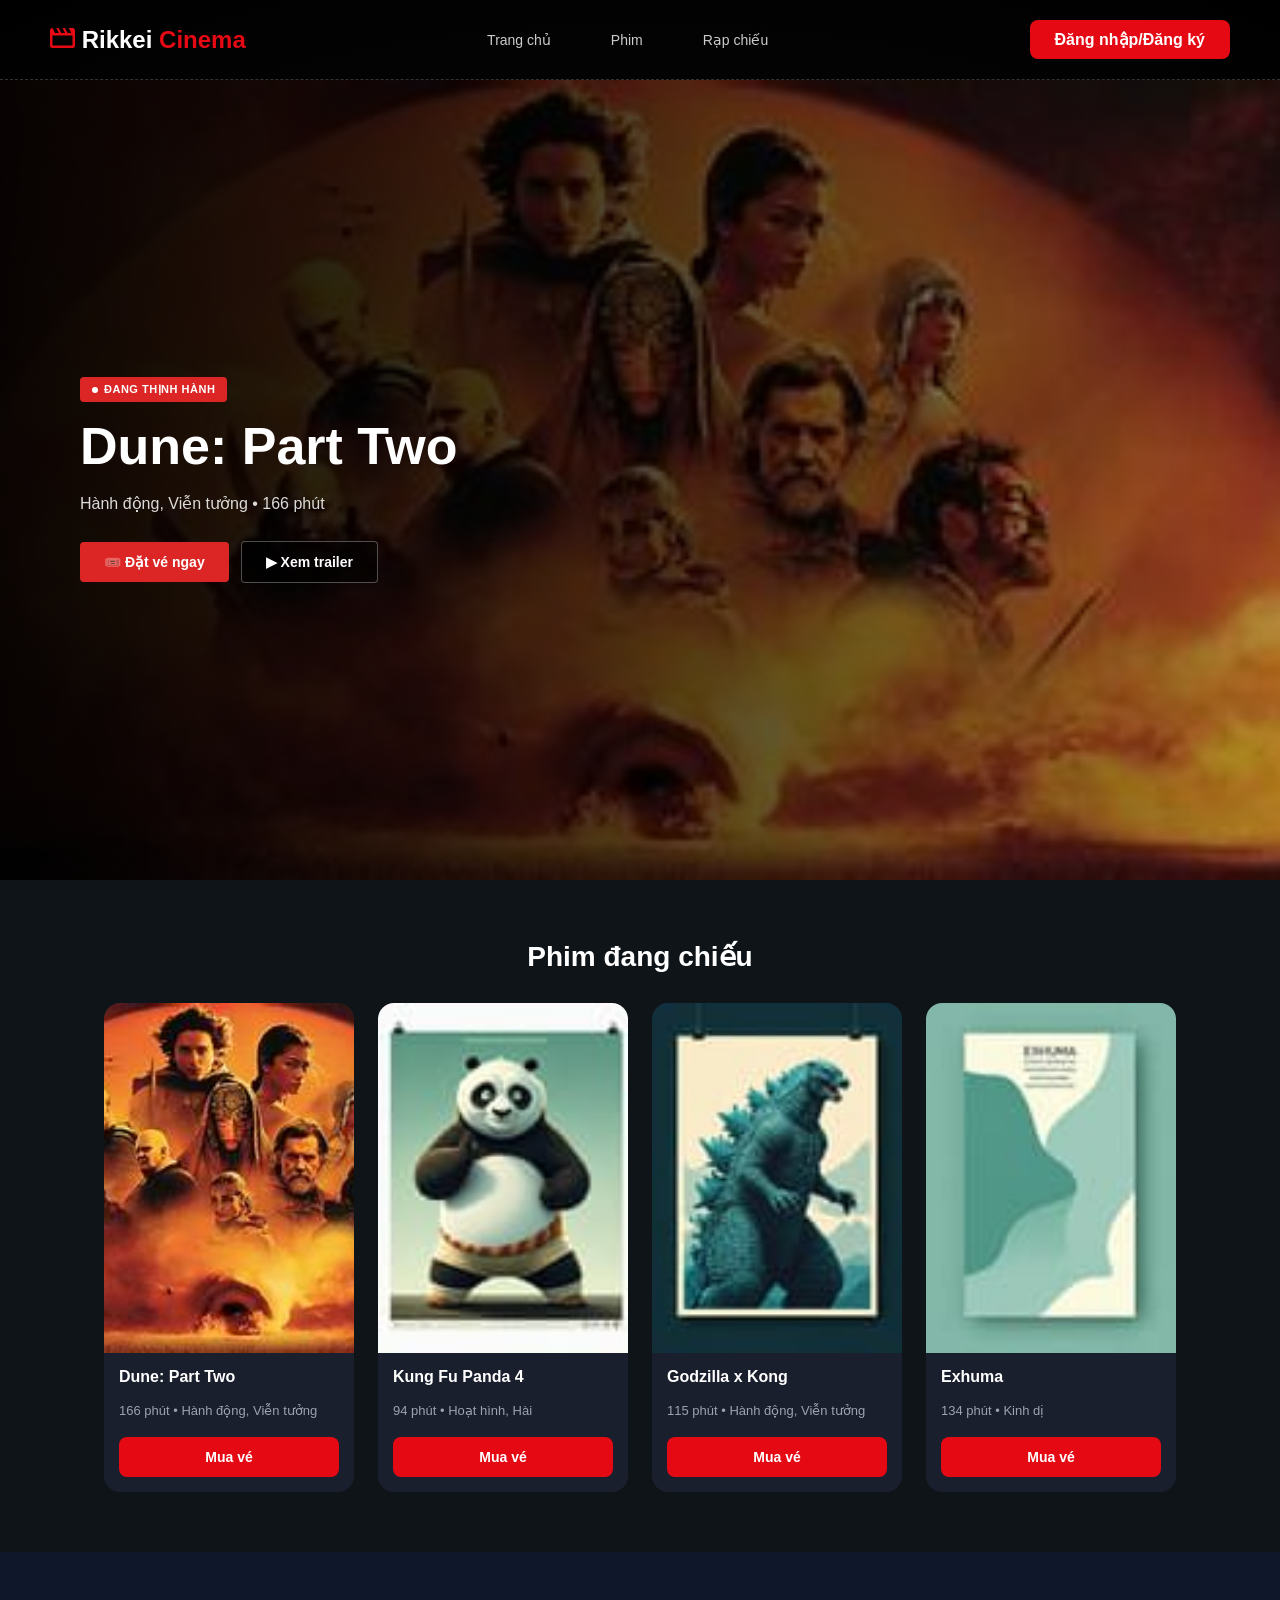
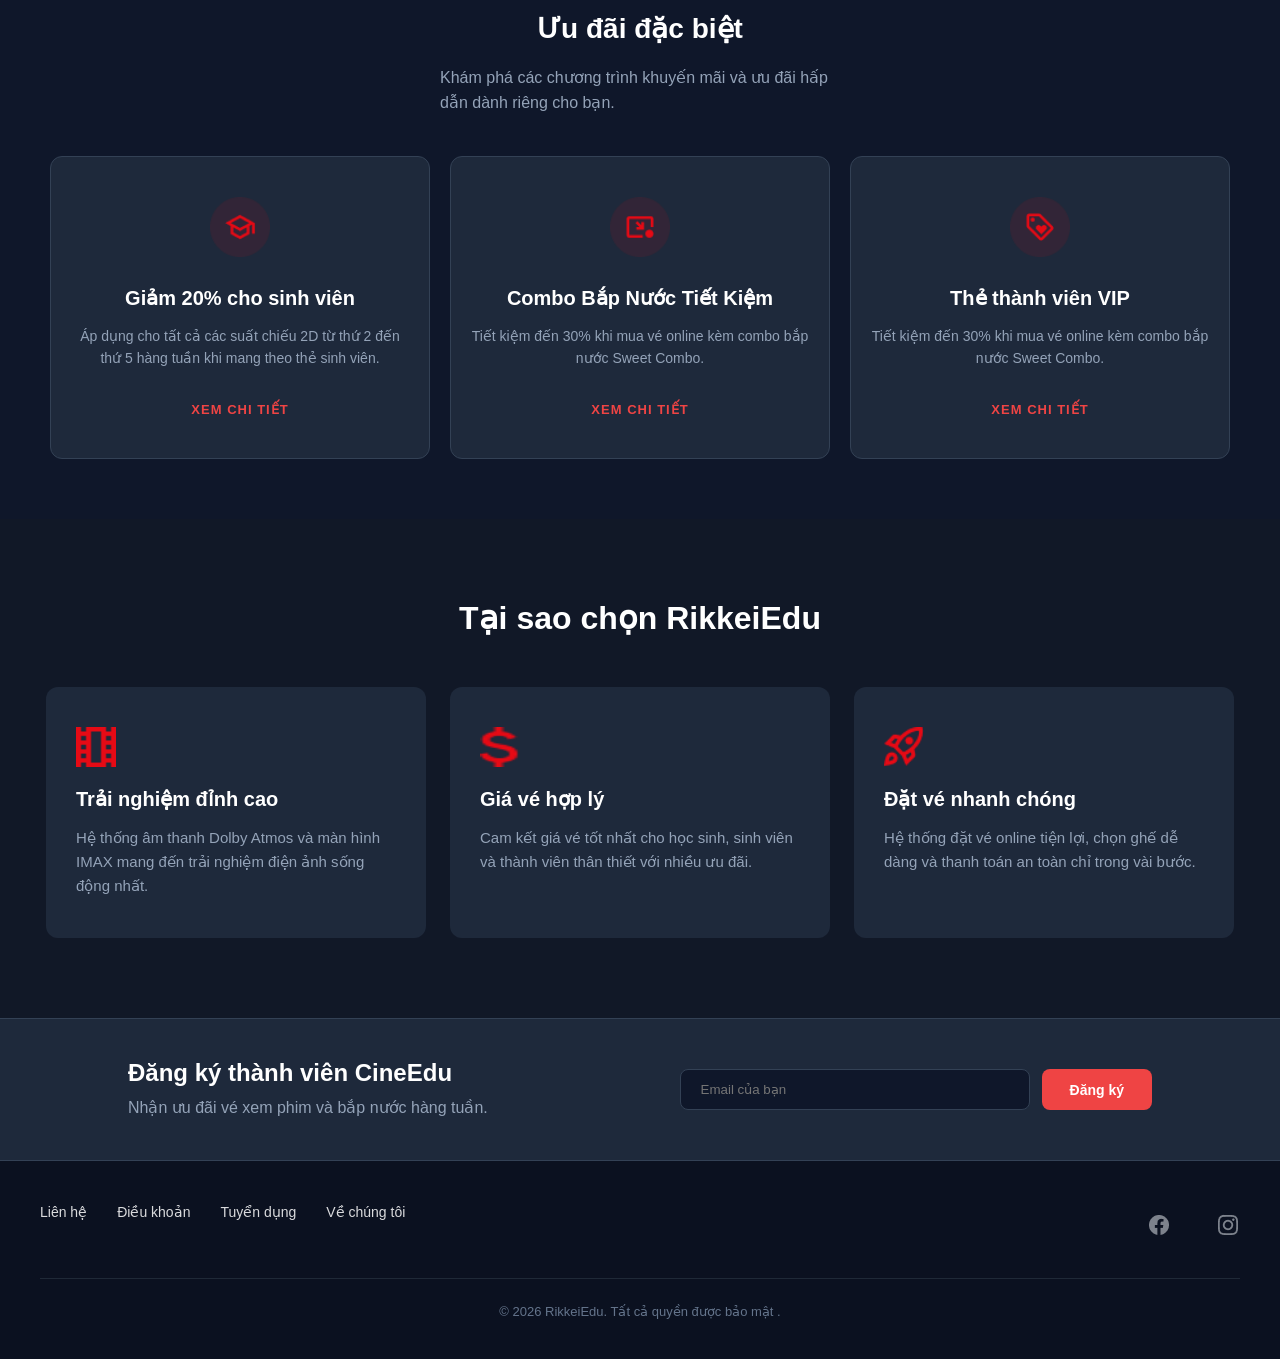
==== commit 4005ec51: "update code 3" ====
--- a/pages/index.html
+++ b/pages/index.html
@@ -3,7 +3,7 @@
   <head>
     <meta charset="UTF-8" />
     <meta name="viewport" content="width=device-width, initial-scale=1.0" />
-    <title>Document</title>
+    <title>Trang chủ</title>
     <link rel="stylesheet" href="/css/index.css" />
   </head>
   <body>
@@ -31,65 +31,18 @@
           của mình.
         </p>
         <div class="button-group">
-          <button class="ticket-button">🎟️ Đặt vé ngay</button>
-          <button class="trailer">▶ Xem trailer</button>
+          <button class="ticket-button" onclick="handleAdd(1)">
+            🎟️ Đặt vé ngay
+          </button>
+          <button class="trailer" onclick="trailerOpen(1)">
+            ▶ Xem trailer
+          </button>
         </div>
       </div>
     </section>
     <section class="film-book">
-  <h3>Phim đang chiếu</h3>
-  <div id="movie-list"></div>
-      <!-- <div class="books">
-        <img
-          src="/assets/images/86ba20688d955f67aa48767f451d79cbb05decdc.png"
-          alt="Dune"
-        />
-        <h4>Dune</h4>
-        <p>
-          <img src="/assets/icons/Container.png" alt="" />
-          155 phút • Hành động, Viễn tưởng
-        </p>
-        <button type="button">Mua vé</button>
-      </div>
-
-      <div class="books">
-        <img
-          src="/assets/images/9eae6d927b0375800da890144507d0fe1addf2aa.png"
-          alt="The Batman"
-        />
-        <h4>The Batman</h4>
-        <p>
-          <img src="/assets/icons/Container.png" alt="" />
-          176 phút • Hành động, Tội phạm
-        </p>
-        <button type="button">Mua vé</button>
-      </div>
-
-      <div class="books">
-        <img
-          src="/assets/images/c7b3f05fd10ace6aefdf6b27cec281e06592df34.jpg"
-          alt="Spider-Man"
-        />
-        <h4>Spider-Man: No Way Home</h4>
-        <p>
-          <img src="/assets/icons/Container.png" alt="" />
-          148 phút • Hành động, Phiêu lưu
-        </p>
-        <button type="button">Mua vé</button>
-      </div>
-
-      <div class="books">
-        <img
-          src="/assets/images/370afe8fe83f3ec8dfc0a9c4553800424dcac7a6.png"
-          alt="The Matrix"
-        />
-        <h4>The Matrix Resurrections</h4>
-        <p>
-          <img src="/assets/icons/Container.png" alt="" />
-          148 phút • Hành động, Viễn tưởng
-        </p>
-        <button type="button">Mua vé</button>
-      </div> -->
+      <h3>Phim đang chiếu</h3>
+      <div id="movie-list"></div>
     </section>
     <section class="special-order">
       <h3>Ưu đãi đặc biệt</h3>
@@ -181,6 +134,19 @@
         <h4>© 2026 RikkeiEdu. Tất cả quyền được bảo mật .</h4>
       </div>
     </footer>
+    <div id="trailerModal" class="modal">
+      <div class="modal-content">
+        <span class="close" onclick="closeModal()">&times;</span>
+        <iframe
+          id="videoPlayer"
+          width="100%"
+          height="400"
+          src=""
+          frameborder="0"
+          allowfullscreen
+        ></iframe>
+      </div>
+    </div>
     <script src="/js/index.js"></script>
   </body>
 </html>
--- a/css/index.css
+++ b/css/index.css
@@ -61,123 +61,128 @@
   text-decoration: none;
 }
 .section {
-    position: relative;
-    width: 100%;
-    height: 800px;
-    overflow: hidden;
+  position: relative;
+  width: 100%;
+  height: 800px;
+  overflow: hidden;
 }
 .hero-image {
-    position: absolute;
-    top: 0;
-    left: 0;
-    width: 100%;
-    height: 100%;
-    background-image: url('/assets/images/85e195bab6c3c3771843f13728ac496b45fd2ad5.png');
-    background-size: cover;
-    background-position: center ;
-    background-repeat: no-repeat;
-    z-index: 0;
+  position: absolute;
+  top: 0;
+  left: 0;
+  width: 100%;
+  height: 100%;
+  background-image: url("/assets/images/85e195bab6c3c3771843f13728ac496b45fd2ad5.png");
+  background-size: cover;
+  background-position: center;
+  background-repeat: no-repeat;
+  z-index: 0;
 }
 .hero-image::after {
-    content: '';
-    position: absolute;
-    top: 0;
-    left: 0;
-    width: 100%;
-    height: 100%;
-    background: linear-gradient(to right, rgba(0,0,0,0.75) 0%, rgba(0,0,0,0.4) 40%, rgba(0,0,0,0.1) 100%);
+  content: "";
+  position: absolute;
+  top: 0;
+  left: 0;
+  width: 100%;
+  height: 100%;
+  background: linear-gradient(
+    to right,
+    rgba(0, 0, 0, 0.75) 0%,
+    rgba(0, 0, 0, 0.4) 40%,
+    rgba(0, 0, 0, 0.1) 100%
+  );
 }
 .container {
-    position: relative;
-    z-index: 1;
-    height: 100%;
-    display: flex;
-    flex-direction: column;
-    justify-content: center;
-    max-width: 600px;
-    padding: 0 80px;
-    color: #fff;
+  position: relative;
+  z-index: 1;
+  height: 100%;
+  display: flex;
+  flex-direction: column;
+  justify-content: center;
+  max-width: 600px;
+  padding: 0 80px;
+  color: #fff;
 }
 
 h5 {
-    display: inline-flex;
-    align-items: center;
-    gap: 6px;
-    background-color: #dc2626;
-    color: #fff;
-    font-size: 11px;
-    font-weight: 600;
-    text-transform: uppercase;
-    padding: 6px 12px;
-    border-radius: 4px;
-    margin-bottom: 16px;
-    letter-spacing: 0.5px;
-    width: fit-content;
+  display: inline-flex;
+  align-items: center;
+  gap: 6px;
+  background-color: #dc2626;
+  color: #fff;
+  font-size: 11px;
+  font-weight: 600;
+  text-transform: uppercase;
+  padding: 6px 12px;
+  border-radius: 4px;
+  margin-bottom: 16px;
+  letter-spacing: 0.5px;
+  width: fit-content;
 }
 
 h5::before {
-    content: '';
-    width: 6px;
-    height: 6px;
-    background-color: #fff;
-    border-radius: 50%;
+  content: "";
+  width: 6px;
+  height: 6px;
+  background-color: #fff;
+  border-radius: 50%;
 }
 
 h2 {
-    font-size: 52px;
-    font-weight: 800;
-    line-height: 1.1;
-    margin-bottom: 16px;
+  font-size: 52px;
+  font-weight: 800;
+  line-height: 1.1;
+  margin-bottom: 16px;
 }
 
 p {
-    font-size: 16px;
-    line-height: 1.6;
-    color: rgba(255,255,255,0.85);
-    margin-bottom: 24px;
-    max-width: 480px;
+  font-size: 16px;
+  line-height: 1.6;
+  color: rgba(255, 255, 255, 0.85);
+  margin-bottom: 24px;
+  max-width: 480px;
 }
 
 .button-group {
-    display: flex;
-    flex-direction: row;
-    align-items: center;
-    gap: 12px;
+  display: flex;
+  flex-direction: row;
+  align-items: center;
+  gap: 12px;
 }
 
 button {
-    display: inline-flex;
-    align-items: center;
-    justify-content: center;
-    gap: 8px;
-    padding: 12px 24px;
-    font-size: 14px;
-    font-weight: 600;
-    border-radius: 4px;
-    cursor: pointer;
-    transition: all 0.3s ease;
-    border: none;
-    white-space: nowrap;
+  display: inline-flex;
+  align-items: center;
+  justify-content: center;
+  gap: 8px;
+  padding: 12px 24px;
+  font-size: 14px;
+  font-weight: 600;
+  border-radius: 4px;
+  cursor: pointer;
+  transition: all 0.3s ease;
+  border: none;
+  white-space: nowrap;
 }
 
 .ticket-button {
-    background-color: #dc2626;
-    color: #fff;
+  background-color: #dc2626;
+  color: #fff;
 }
 
 .ticket-button:hover {
-    background-color: #b91c1c;
+  background-color: #b91c1c;
 }
 
 .trailer {
-    background-color: rgba(0,0,0,0.5);
-    color: #fff;
-    border: 1px solid rgba(255,255,255,0.3);
+  background-color: rgba(0, 0, 0, 0.5);
+  color: #fff;
+  border: 1px solid rgba(255, 255, 255, 0.3);
 }
 
 .trailer:hover {
-    background-color: rgba(0,0,0,0.7);
-    border-color: #fff;
+  background-color: rgba(0, 0, 0, 0.7);
+  border-color: #fff;
 }
 /* .film-book {
     width: 100%;
@@ -289,15 +294,12 @@
   text-align: center;
 }
 
-/* Container chứa list phim */
 #movie-list {
   display: flex;
   gap: 24px;
   flex-wrap: wrap;
   justify-content: center;
 }
-
-/* Card phim */
 .books {
   width: 250px;
   background-color: #1a1f2e;
@@ -312,8 +314,6 @@
 .books:hover {
   transform: translateY(-10px) scale(1.03);
 }
-
-/* Ảnh */
 .books img {
   width: 100%;
   height: 350px;
@@ -324,15 +324,11 @@
 .books:hover img {
   transform: scale(1.05);
 }
-
-/* Tên phim */
 .books h4 {
   color: #fff;
   font-size: 16px;
   margin: 15px;
 }
-
-/* Thông tin */
 .books p {
   color: #9ca3af;
   font-size: 13px;
@@ -341,8 +337,6 @@
   align-items: center;
   gap: 6px;
 }
-
-/* Nút */
 .books button {
   margin: 0 15px 15px;
   padding: 12px;
@@ -358,240 +352,269 @@
   background-color: #b20710;
 }
 .special-order {
-    background-color: #0f172a;
-    color: #ffffff;
-    padding: 60px 20px;
-    font-family: 'Segoe UI', Tahoma, Geneva, Verdana, sans-serif;
+  background-color: #0f172a;
+  color: #ffffff;
+  padding: 60px 20px;
+  font-family: "Segoe UI", Tahoma, Geneva, Verdana, sans-serif;
 }
 
 .special-order > h3 {
-    font-size: 28px;
-    margin-bottom: 20px;
-    font-weight: 700;
-    text-align: center;
+  font-size: 28px;
+  margin-bottom: 20px;
+  font-weight: 700;
+  text-align: center;
 }
 
 .special-order > p {
-    color: #94a3b8;
-    margin-bottom: 40px;
-    font-size: 16px;
-    text-align: left;
-    max-width: 400px;
-    margin-left: auto;
-    margin-right: auto;
-    line-height: 1.6;
+  color: #94a3b8;
+  margin-bottom: 40px;
+  font-size: 16px;
+  text-align: left;
+  max-width: 400px;
+  margin-left: auto;
+  margin-right: auto;
+  line-height: 1.6;
 }
 .special-order > div {
-    display: flex;
-    justify-content: center;
-    gap: 20px;
-    flex-wrap: wrap;
-    max-width: 1200px;
-    margin: 0 auto;
+  display: flex;
+  justify-content: center;
+  gap: 20px;
+  flex-wrap: wrap;
+  max-width: 1200px;
+  margin: 0 auto;
 }
 
 .special-order > div > div {
-    background-color: #1e293b;
-    border: 1px solid #334155;
-    border-radius: 12px;
-    padding: 40px 20px;
-    flex: 1;
-    min-width: 280px;
-    max-width: 380px;
-    text-align: center;
-    transition: transform 0.3s ease;
+  background-color: #1e293b;
+  border: 1px solid #334155;
+  border-radius: 12px;
+  padding: 40px 20px;
+  flex: 1;
+  min-width: 280px;
+  max-width: 380px;
+  text-align: center;
+  transition: transform 0.3s ease;
 }
 
 .special-order img {
-    width: 60px;
-    height: 60px;
-    margin-bottom: 25px;
+  width: 60px;
+  height: 60px;
+  margin-bottom: 25px;
 }
 
 .special-order div h3 {
-    font-size: 20px;
-    margin-bottom: 15px;
+  font-size: 20px;
+  margin-bottom: 15px;
 }
 
 .special-order div p {
-    color: #94a3b8;
-    font-size: 14px;
-    line-height: 1.6;
-    margin-bottom: 30px;
+  color: #94a3b8;
+  font-size: 14px;
+  line-height: 1.6;
+  margin-bottom: 30px;
 }
 
 .special-order a {
-    color: #ef4444;
-    text-decoration: none;
-    font-weight: 700;
-    font-size: 13px;
-    text-transform: uppercase;
-    letter-spacing: 1px;
+  color: #ef4444;
+  text-decoration: none;
+  font-weight: 700;
+  font-size: 13px;
+  text-transform: uppercase;
+  letter-spacing: 1px;
 }
 .special {
-    background-color:rgba(17, 24, 39, 1);
-    color: #ffffff;
-    padding: 80px 20px;
-    font-family: 'Segoe UI', Tahoma, Geneva, Verdana, sans-serif;
+  background-color: rgba(17, 24, 39, 1);
+  color: #ffffff;
+  padding: 80px 20px;
+  font-family: "Segoe UI", Tahoma, Geneva, Verdana, sans-serif;
 }
 
 .special > h3 {
-    text-align: center;
-    font-size: 32px;
-    font-weight: 700;
-    margin-bottom: 50px;
+  text-align: center;
+  font-size: 32px;
+  font-weight: 700;
+  margin-bottom: 50px;
 }
 
 .special > div {
-    display: flex;
-    justify-content: center;
-    gap: 24px;
-    max-width: 1200px;
-    margin: 0 auto;
-    flex-wrap: wrap;
+  display: flex;
+  justify-content: center;
+  gap: 24px;
+  max-width: 1200px;
+  margin: 0 auto;
+  flex-wrap: wrap;
 }
 
 .special > div > div {
-    background-color: #1e293b;
-    padding: 40px 30px;
-    border-radius: 12px;
-    flex: 1;
-    min-width: 300px;
-    max-width: 380px;
-    transition: all 0.3s ease;
-    text-align: left; 
+  background-color: #1e293b;
+  padding: 40px 30px;
+  border-radius: 12px;
+  flex: 1;
+  min-width: 300px;
+  max-width: 380px;
+  transition: all 0.3s ease;
+  text-align: left;
 }
 
 .special > div > div:hover {
-    background-color: #243146;
-    transform: translateY(-5px);
+  background-color: #243146;
+  transform: translateY(-5px);
 }
 
 .special img {
-    width: 40px;
-    height: 40px;
-    margin-bottom: 20px;
-    display: block;
+  width: 40px;
+  height: 40px;
+  margin-bottom: 20px;
+  display: block;
 }
 
 .special div h3 {
-    font-size: 20px;
-    font-weight: 600;
-    margin-bottom: 15px;
+  font-size: 20px;
+  font-weight: 600;
+  margin-bottom: 15px;
 }
 
 .special div p {
-    color: #94a3b8;
-    font-size: 15px;
-    line-height: 1.6;
-    margin: 0;
+  color: #94a3b8;
+  font-size: 15px;
+  line-height: 1.6;
+  margin: 0;
 }
 .service {
-    background-color: #111827; 
-    padding: 60px 0;
-    border-top: 1px solid #1f2937;
-}
+  background-color: #111827;
+  padding: 0;
+  width: 100%;
+}
+
 .service-add {
-    max-width: 1200px;
-    margin: 0 auto;
-    padding: 40px;
-    background-color: #1e293b; 
-    border-radius: 16px;     
-    border: 1px solid #334155;
-    
-    display: flex;
-    justify-content: space-between;
-    align-items: center;
-    gap: 20px;
-}
+  width: 100%;
+  margin: 0;
+  padding: 40px 10%;
+  background-color: #1e293b;
+  border-top: 1px solid #334155;
+  border-bottom: 1px solid #334155;
+  border-radius: 0;
+  display: flex;
+  justify-content: space-between;
+  align-items: center;
+  gap: 20px;
+  box-sizing: border-box;
+}
+
 .service-content h4 {
-    color: #ffffff;
-    font-size: 24px;
-    font-weight: 700;
-    margin-bottom: 8px;
+  color: #ffffff;
+  font-size: 24px;
+  font-weight: 700;
+  margin-bottom: 8px;
 }
 
 .service-content p {
-    color: #94a3b8;
-    font-size: 16px;
-    margin: 0;
-}
+  color: #94a3b8;
+  font-size: 16px;
+  margin: 0;
+}
+
 .service-form {
-    display: flex;
-    gap: 12px;
+  display: flex;
+  gap: 12px;
 }
 
 .service-form input {
-    background-color: #0f172a;
-    border: 1px solid #334155;
-    border-radius: 8px;
-    padding: 12px 20px;
-    color: #ffffff;
-    width: 350px;
-    outline: none;
+  background-color: #0f172a;
+  border: 1px solid #334155;
+  border-radius: 8px;
+  padding: 12px 20px;
+  color: #ffffff;
+  width: 350px;
+  outline: none;
 }
 
 .service-form button {
-    background-color: #ef4444;
-    color: #ffffff;
-    border: none;
-    border-radius: 8px;
-    padding: 12px 28px;
-    font-weight: 600;
-    cursor: pointer;
-    transition: 0.3s;
+  background-color: #ef4444;
+  color: #ffffff;
+  border: none;
+  border-radius: 8px;
+  padding: 12px 28px;
+  font-weight: 600;
+  cursor: pointer;
+  transition: 0.3s;
 }
 
 .service-form button:hover {
-    background-color: #dc2626;
+  background-color: #dc2626;
 }
 .footer {
-    background-color: #0b1120;
-    padding: 40px 20px;
-    color: #94a3b8;
-    font-family: 'Segoe UI', sans-serif;
+  background-color: #0b1120;
+  padding: 40px 20px;
+  color: #94a3b8;
+  font-family: "Segoe UI", sans-serif;
 }
 .footer > div:first-child {
-    max-width: 1200px;
-    margin: 0 auto;
-    display: flex;
-    align-items: center;
-    justify-content: flex-start;
-    gap: 30px;
-    padding-bottom: 30px;
-    border-bottom: 1px solid #1f2937; 
+  max-width: 1200px;
+  margin: 0 auto;
+  display: flex;
+  align-items: center;
+  justify-content: flex-start;
+  gap: 30px;
+  padding-bottom: 30px;
+  border-bottom: 1px solid #1f2937;
 }
 .footer > div:first-child img:first-of-type {
-    margin-left: auto; 
+  margin-left: auto;
 }
 
 .footer p {
-    font-size: 14px;
-    cursor: pointer;
-    transition: color 0.3s;
+  font-size: 14px;
+  cursor: pointer;
+  transition: color 0.3s;
 }
 
 .footer p:hover {
-    color: #ffffff;
+  color: #ffffff;
 }
 .footer img {
-    width: 24px;
-    height: 24px;
-    cursor: pointer;
-    margin-left: 15px;
-    filter: brightness(0.8);
+  width: 24px;
+  height: 24px;
+  cursor: pointer;
+  margin-left: 15px;
+  filter: brightness(0.8);
 }
 
 .footer img:hover {
-    filter: brightness(1);
+  filter: brightness(1);
 }
 .footer > div:last-child {
-    text-align: center;
-    padding-top: 25px;
+  text-align: center;
+  padding-top: 25px;
 }
 
 .footer h4 {
-    font-size: 13px;
-    font-weight: 400;
-    color: #64748b;
-}+  font-size: 13px;
+  font-weight: 400;
+  color: #64748b;
+}
+.modal {
+  display: none;
+  position: fixed;
+  z-index: 1;
+  left: 0;
+  top: 0;
+  width: 100%;
+  height: 100%;
+  background: rgba(0, 0, 0, 0.8);
+}
+.modal-content {
+  position: relative;
+  margin: 10% auto;
+  width: 60%;
+  background: #000;
+  padding: 20px;
+}
+.close {
+  position: absolute;
+  top: -10px;
+  right: 10px;
+  color: white;
+  font-size: 30px;
+  cursor: pointer;
+}
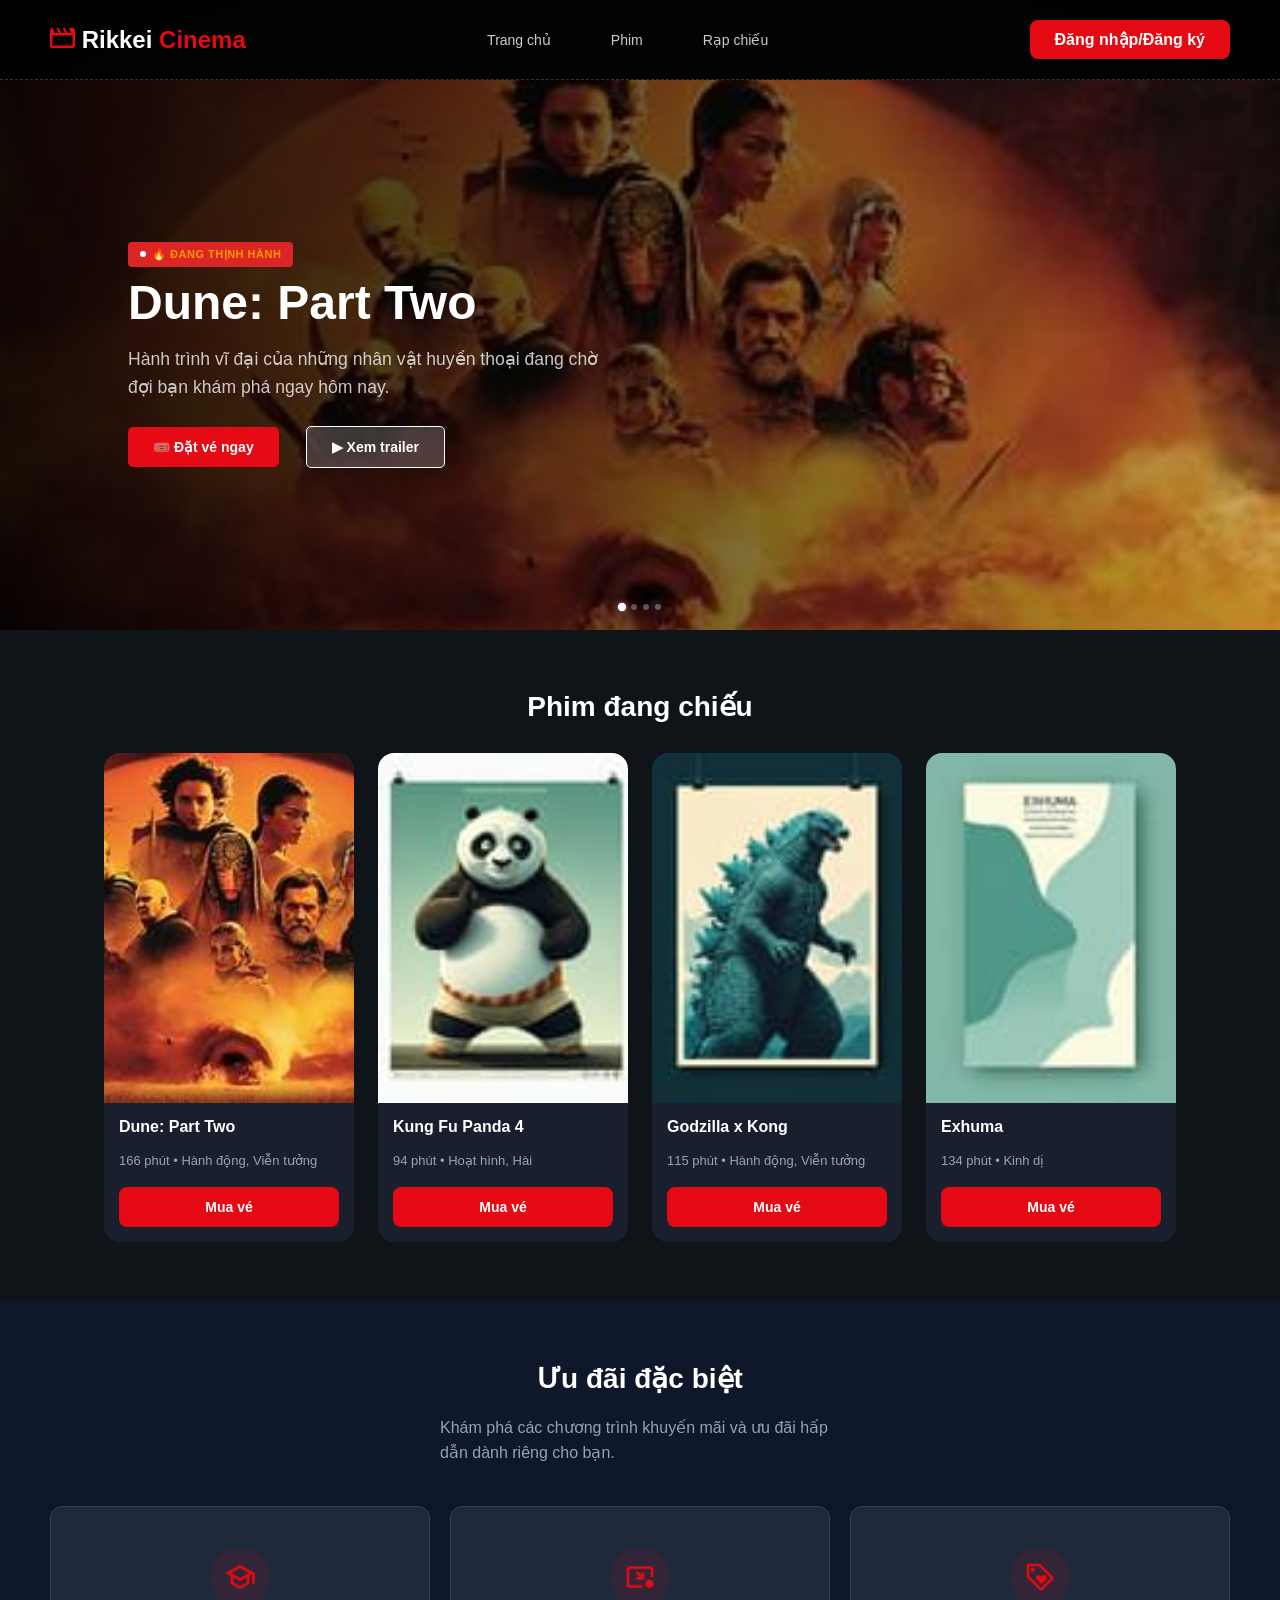
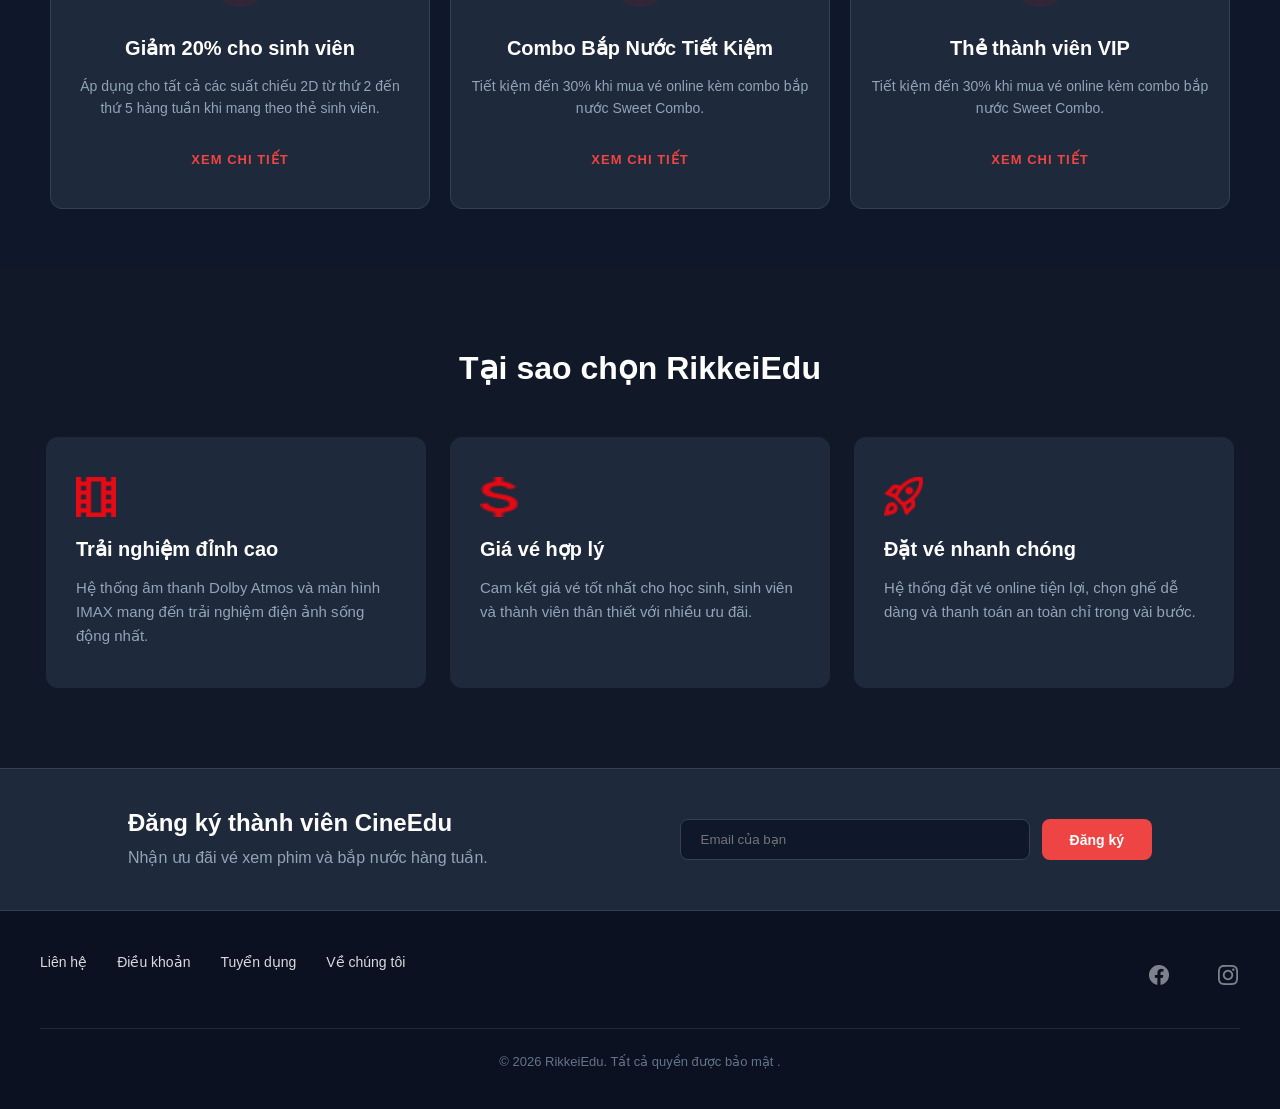
==== commit 00926343: "update code 4" ====
--- a/pages/index.html
+++ b/pages/index.html
@@ -20,26 +20,15 @@
       </nav>
       <a class="btn-login-nav" href="login.html">Đăng nhập/Đăng ký</a>
     </header>
-    <section class="section">
-      <div class="hero-image"></div>
-      <div class="container">
-        <h5>Đang thịnh hành</h5>
-        <h2>Dune: Hành Tinh Cát</h2>
-        <p>
-          Câu chuyện về cuộc hành trình của Paul Atreides, một chàng trai trẻ
-          tài năng và rực rỡ, sinh ra với số phận vĩ đại vượt quá sự hiểu biết
-          của mình.
-        </p>
-        <div class="button-group">
-          <button class="ticket-button" onclick="handleAdd(1)">
-            🎟️ Đặt vé ngay
-          </button>
-          <button class="trailer" onclick="trailerOpen(1)">
-            ▶ Xem trailer
-          </button>
-        </div>
-      </div>
-    </section>
+    <section class="hero-carousel-section">
+  <div class="hero-viewport" id="heroViewport">
+    <div class="hero-wrapper" id="heroWrapper">
+      <div class="loading-text">Đang tải phim nổi bật...</div>
+    </div>
+  </div>
+
+  <div class="carousel-dots" id="carouselDots"></div>
+</section>
     <section class="film-book">
       <h3>Phim đang chiếu</h3>
       <div id="movie-list"></div>
--- a/css/index.css
+++ b/css/index.css
@@ -618,3 +618,114 @@
   font-size: 30px;
   cursor: pointer;
 }
+.hero-carousel-section {
+  position: relative;
+  width: 100%;
+  background: #000;
+  overflow: hidden;
+}
+.hero-viewport {
+  width: 100%;
+  display: flex;
+  overflow-x: auto; 
+  scroll-snap-type: x mandatory;
+  scroll-behavior: smooth;
+  -webkit-overflow-scrolling: touch;
+}
+.hero-viewport::-webkit-scrollbar {
+  display: none;
+}
+.hero-wrapper {
+  display: flex;
+  width: 100%;
+}
+.hero-slide {
+  min-width: 100%;
+  height: 550px;
+  scroll-snap-align: start;
+  position: relative;
+  background-size: cover;
+  background-position: center;
+  display: flex;
+  align-items: center;
+  color: white;
+}
+.hero-slide::before {
+  content: "";
+  position: absolute;
+  top: 0;
+  left: 0;
+  right: 0;
+  bottom: 0;
+  background: linear-gradient(to right, rgba(0, 0, 0, 0.9), rgba(0, 0, 0, 0.2));
+}
+.hero-content {
+  position: relative;
+  z-index: 2;
+  padding: 0 10%;
+  max-width: 800px;
+}
+
+.hero-content h5 {
+  color: #ff9800;
+  text-transform: uppercase;
+  margin-bottom: 10px;
+}
+
+.hero-content h2 {
+  font-size: 3rem;
+  margin-bottom: 15px;
+}
+
+.hero-content p {
+  font-size: 1.1rem;
+  line-height: 1.6;
+  margin-bottom: 25px;
+  opacity: 0.9;
+}
+.carousel-dots {
+  position: absolute;
+  bottom: 20px;
+  width: 100%;
+  display: flex;
+  justify-content: center;
+  gap: 6px;
+  z-index: 10;
+}
+
+.dot {
+  width: 6px;
+  height: 6px;
+  background: rgba(255, 255, 255, 0.3);
+  border-radius: 50%;
+  transition: all 0.3s ease;
+  cursor: pointer;
+}
+
+.dot.active {
+  background: #fff;
+  transform: scale(1.4);
+  box-shadow: 0 0 5px rgba(255, 255, 255, 0.5);
+}
+.button-group button {
+  padding: 12px 25px;
+  border-radius: 5px;
+  border: none;
+  cursor: pointer;
+  font-weight: bold;
+  margin-right: 15px;
+  transition: 0.3s;
+}
+
+.ticket-button {
+  background:rgba(230, 10, 21, 1);
+  color: white;
+}
+.trailer {
+  background: rgba(255, 255, 255, 0.2);
+  color: white;
+  border: 1px solid #fff !important;
+}
+.ticket-button:hover {
+  background: #e68a00;
+}
